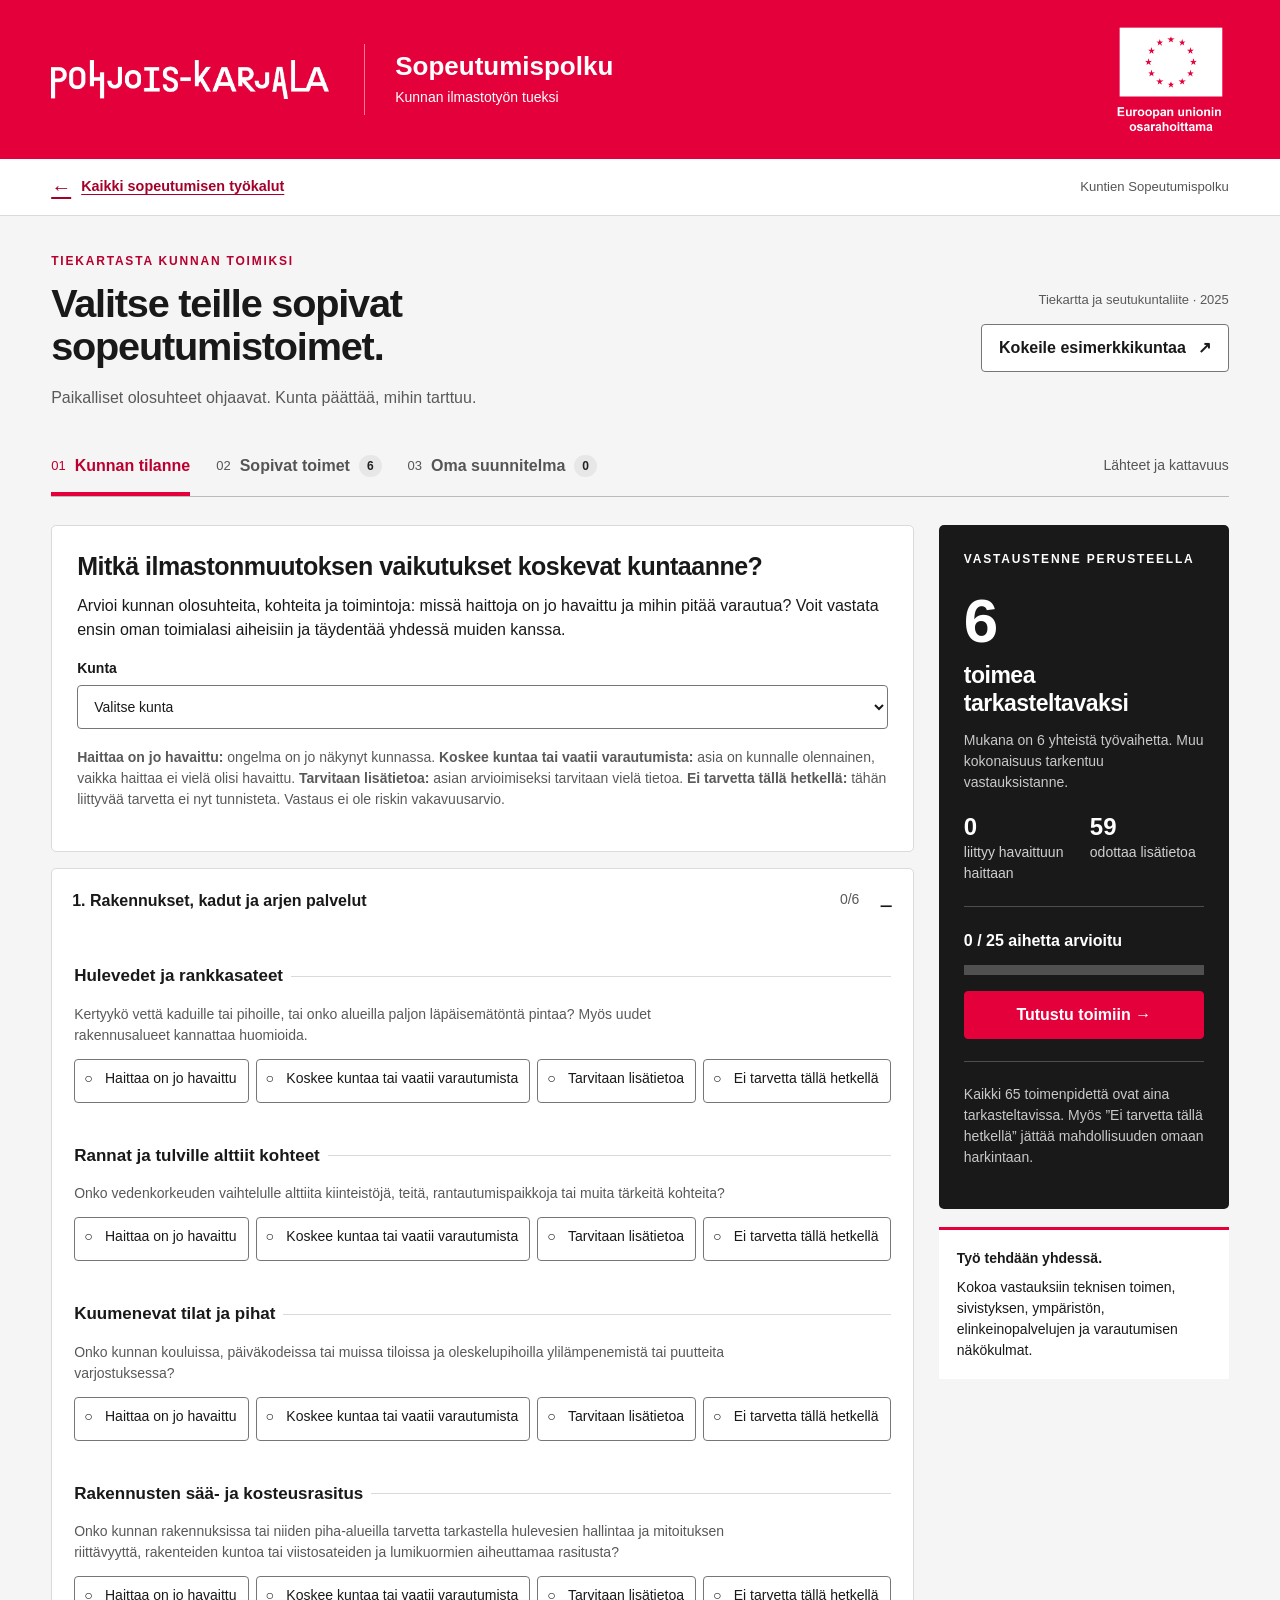
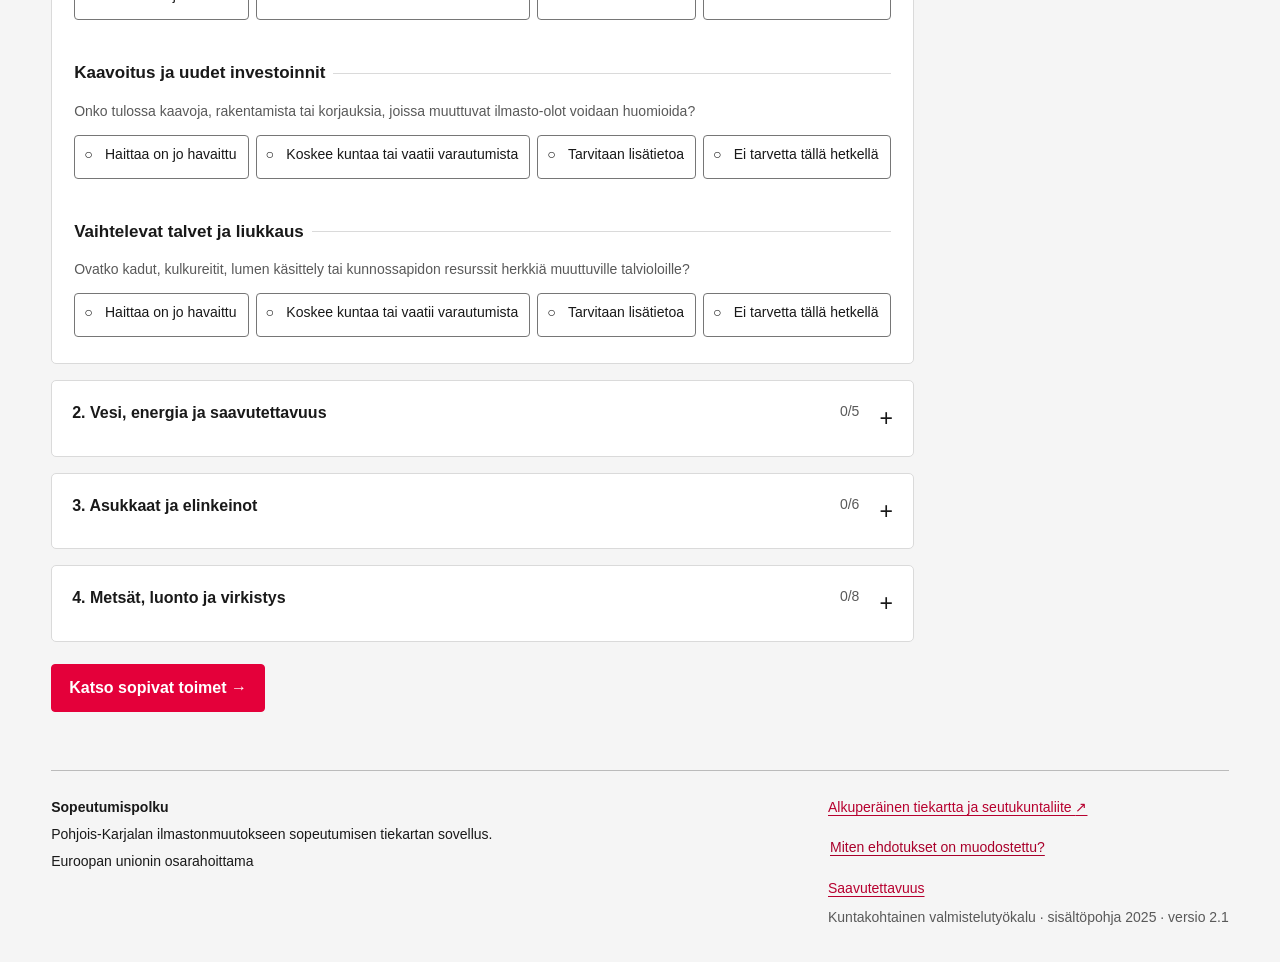
==== kunta/index.html @ b3f44695 "Add files via upload" ====
<!doctype html>
<html lang="fi"><head><meta charset="utf-8"><meta name="viewport" content="width=device-width,initial-scale=1"><meta name="theme-color" content="#e4003a"><title>Sopeutumispolku — Pohjois-Karjala</title><meta name="description" content="Kunnan sopeutumistoimet: tunnista paikalliset tarpeet, tarkista tiekartan perustelut ja kokoa ilmastosuunnitelma."><link rel="stylesheet" href="style.css"></head>
<body><a href="#workspace" class="skip">Siirry työkaluun</a><header class="masthead"><div class="mastinner"><div class="identity"><img src="assets/pohjois-karjala-white.png" alt="Pohjois-Karjala" width="278" height="40"><div class="product"><a href="./">Sopeutumispolku</a><span>Kunnan ilmastotyön tueksi</span></div></div><img class="eu" src="assets/eu-osarahoittama.png" alt="Euroopan unionin osarahoittama" width="116" height="133"></div></header>
<nav class="suite-nav" aria-label="Sopeutumisen työkalut"><div class="suite-nav-inner"><a href="../" class="suite-nav-home"><span aria-hidden="true">←</span> Kaikki sopeutumisen työkalut</a><span class="suite-nav-current">Kuntien Sopeutumispolku</span></div></nav>
<main><div class="intro"><div><p class="eyebrow">TIEKARTASTA KUNNAN TOIMIKSI</p><h1>Valitse teille sopivat<br>sopeutumistoimet.</h1><p>Paikalliset olosuhteet ohjaavat. Kunta päättää, mihin tarttuu.</p></div><div class="introtools"><span class="edition">Tiekartta ja seutukuntaliite · 2025</span><button id="example" class="secondary">Kokeile esimerkkikuntaa <span aria-hidden="true">↗</span></button></div></div>
<nav class="steps" aria-label="Työvaiheet"><button data-tab="profile"><span class="number">01</span>Kunnan tilanne</button><button data-tab="actions"><span class="number">02</span>Sopivat toimet <span id="matchcount" class="count">0</span></button><button data-tab="plan"><span class="number">03</span>Oma suunnitelma <span id="plancount" class="count">0</span></button><button data-tab="sources" class="source-tab">Lähteet ja kattavuus</button></nav>
<div id="workspace" tabindex="-1" role="region" aria-label="Työkalun sisältö"><div id="app"></div></div><section id="printout" aria-label="Tulostettava suunnitelma"></section>
<footer><div><strong>Sopeutumispolku</strong><p>Pohjois-Karjalan ilmastonmuutokseen sopeutumisen tiekartan sovellus.</p><p>Euroopan unionin osarahoittama</p></div><div><a id="source" target="_blank" rel="noopener">Alkuperäinen tiekartta ja seutukuntaliite <span aria-hidden="true">↗</span><span class="sr-only"> (PDF, avautuu uuteen välilehteen)</span></a><button class="textbutton" id="method-link">Miten ehdotukset on muodostettu?</button><a href="#saavutettavuus" id="accessibility-link">Saavutettavuus</a><p class="muted">Kuntakohtainen valmistelutyökalu · sisältöpohja 2025 · versio 2.1</p></div></footer></main><div id="toast" aria-hidden="true"></div><div id="announcer" class="sr-only" role="status" aria-live="polite" aria-atomic="true"></div><script src="data.js"></script><script src="app.js"></script></body></html>
---- kunta/style.css ----
:root{--red:#e4003a;--ink:#191919;--muted:#595959;--line:#dadada;--bg:#f5f5f5;--yellow:#fbba00;--sky:#75c9da;--green:#adb150}*{box-sizing:border-box}body{margin:0;background:var(--bg);color:var(--ink);font:1rem/1.5 Ubuntu,Corbel,Arial,sans-serif}button,input,select,textarea{font:inherit}button,a,input,select,textarea,summary{touch-action:manipulation}button,summary{cursor:pointer}button{transition:background .15s,border-color .15s}button:focus-visible,a:focus-visible,input:focus-visible,select:focus-visible,textarea:focus-visible,summary:focus-visible{outline:3px solid #156581;outline-offset:4px}button:hover{filter:brightness(.96)}a{color:#b7002f;text-underline-offset:3px}button:disabled{opacity:.5;cursor:default}.skip{position:absolute;top:-100px;left:15px;z-index:20;background:white;padding:12px}.skip:focus{top:12px}.masthead{background:var(--red);color:#fff}.mastinner{max-width:1480px;margin:auto;display:flex;align-items:center;justify-content:space-between;padding:13px 4%;gap:30px}.identity{display:flex;align-items:center;gap:35px}.identity>img{max-width:32vw;object-fit:contain;height:auto}.product{border-left:1px solid #ff7699;padding:7px 0 7px 30px}.product a{color:white;font-size:1.625rem;font-weight:700;text-decoration:none;display:block;line-height:1.2}.product span{font-size:0.875rem;display:block;margin-top:5px}.eu{object-fit:contain;flex-shrink:0}main{max-width:1480px;margin:auto;padding:36px 4% 0}.intro{display:flex;align-items:center;justify-content:space-between;gap:25px;margin-bottom:30px}.eyebrow{font-size:0.75rem;font-weight:700;letter-spacing:1.8px;color:#b7002f;margin:0 0 12px}h1{font-size:clamp(1.875rem,3.1vw,2.875rem);line-height:1.09;letter-spacing:-1.2px;margin:0 0 17px}p{margin:0 0 16px}.intro p:last-child{color:var(--muted);margin:0}.introtools{display:flex;flex-direction:column;align-items:flex-end;gap:14px}.edition{font-size:0.8125rem;color:var(--muted)}.primary,.secondary,.add{display:inline-flex;align-items:center;justify-content:center;gap:12px;border:1px solid var(--red);border-radius:4px;background:var(--red);color:white;padding:11px 17px;font-weight:700;text-decoration:none}.secondary{border-color:#767676;background:#fff;color:var(--ink)}.textbutton{background:none;border:0;color:#a9002b;text-decoration:underline;text-underline-offset:3px;padding:3px 0;font-size:0.875rem;text-align:left}.steps{display:flex;gap:26px;border-bottom:1px solid #bbb;margin-bottom:28px;align-items:stretch}.steps button{background:transparent;border:0;border-bottom:4px solid transparent;padding:14px 0;display:flex;align-items:center;gap:9px;font-size:1.0rem;color:#555;font-weight:700}.steps button.active{color:#bb0030;border-color:var(--red)}.number{font-size:0.8125rem;font-weight:400}.count{display:inline-block;background:#e7e7e7;color:#222;font-size:0.75rem;font-weight:700;padding:2px 8px;border-radius:30px}.steps .source-tab{font-size:0.875rem;margin-left:auto;font-weight:400}.layout{display:grid;grid-template-columns:minmax(0,1fr) 290px;gap:25px;align-items:start}.panel,.card{border:1px solid var(--line);background:white;border-radius:5px;padding:25px}h2{font-size:1.5625rem;letter-spacing:-.5px;line-height:1.25;margin:0 0 12px}h3{font-size:1.3125rem;line-height:1.3;margin:0 0 12px}h4{margin:15px 0 8px}.muted,.help{color:var(--muted);font-size:0.875rem}.field{display:block;font-size:0.875rem;font-weight:700;margin:0 0 18px}.field input,.field select,.field textarea{display:block;width:100%;padding:10px 12px;border:1px solid #767676;background:#fff;color:var(--ink);border-radius:4px;font-weight:400;margin-top:6px}.field textarea{min-height:115px;resize:vertical}.field input::placeholder{color:#707070}.formgrid{display:grid;grid-template-columns:1fr 1fr;gap:0 20px}.full{grid-column:1/-1}.notice{background:#fff6d9;border-left:4px solid var(--yellow);padding:15px 18px;margin:0 0 20px;font-size:0.875rem}.notice p:last-child{margin:0}.notice .textbutton{color:#6c4900}.regional{background:#edf8fb;border-left:4px solid var(--sky);padding:17px 20px;margin:20px 0}.regional h3{font-size:1.125rem}.regional p{font-size:0.875rem}.regional p:last-child{margin:0}.question-group{background:#fff;border:1px solid var(--line);margin-top:16px;border-radius:5px}.question-group>summary{display:flex;justify-content:space-between;gap:20px;padding:20px;font-weight:700;list-style:none}.question-group>summary::after{content:'+';font-size:1.4375rem;font-weight:400}.question-group[open]>summary::after{content:'−'}.question-group>summary .muted{margin-left:auto;font-weight:400}.group-body{padding:0 22px 6px}.question{border-top:1px solid var(--line);padding:20px 0}.qtitle{font-weight:700;font-size:1.0625rem;display:block}.qhint{color:var(--muted);font-size:0.875rem;margin-top:5px;display:block;max-width:660px}.choices{display:flex;gap:7px;flex-wrap:wrap;margin-top:13px}.choices label{position:relative;cursor:pointer}.choices input{position:absolute;opacity:0;inset:0;width:100%;height:100%;margin:0;cursor:pointer}.choices span{display:block;padding:8px 11px;font-size:0.875rem;border:1px solid #767676;border-radius:4px}.choices input:checked+span{background:#fff0f3;border-color:var(--red);color:#a4002a;font-weight:700;box-shadow:inset 0 0 0 1px var(--red)}.choices input:focus-visible+span{outline:3px solid #156581;outline-offset:3px}.aside{position:sticky;top:20px}.aside .panel{background:var(--ink);color:white;border:0}.aside h2{font-size:1.4375rem}.aside .muted{color:#c9c9c9}.aside .eyebrow{color:#fff}.big{font-size:3.875rem;line-height:1;letter-spacing:-2px;font-weight:700;margin:22px 0 9px;color:#fff}.aside hr{border:0;border-top:1px solid #4e4e4e;margin:22px 0}.aside button.primary{width:100%;margin-top:16px}.aside .textbutton{color:white}.progress{height:6px;background:#505050;overflow:hidden;margin:12px 0 0}.progress div{height:100%;background:var(--yellow)}.stats{display:grid;grid-template-columns:1fr 1fr;gap:12px;font-size:0.875rem;margin:20px 0}.stats b{display:block;font-size:1.5rem;line-height:1.2}.stats span{color:#d0d0d0}.mini{font-size:0.875rem;padding:12px 0;border-bottom:1px solid #4e4e4e}.mini:last-child{border:0}.mini strong{display:block}.aside .mini button{border:0;background:none;color:#fff;padding:0;text-align:left;font-size:0.875rem}.summary-note{font-size:0.875rem;border-top:3px solid var(--red);background:#fff;padding:18px;margin-top:18px}.actionshead{display:flex;align-items:flex-start;justify-content:space-between;gap:20px;margin-bottom:18px}.actionshead p{margin-bottom:0}.filters{display:flex;gap:7px;flex-wrap:wrap;margin:0 0 16px}.filters button{font-size:0.875rem;border:1px solid #767676;background:white;border-radius:4px;padding:8px 11px}.filters button.active{background:var(--ink);border-color:var(--ink);color:white}.searchrow{display:grid;grid-template-columns:1.3fr 1fr 1fr;gap:12px;background:#fff;padding:18px;border:1px solid var(--line);margin-bottom:16px}.searchrow .field{margin:0}.resultmeta{display:flex;align-items:center;justify-content:space-between;gap:15px;font-size:0.875rem;color:var(--muted);margin-bottom:15px}.cards{display:grid;grid-template-columns:1fr 1fr;gap:17px}.card{padding:22px;display:flex;flex-direction:column;min-width:0;border-top:3px solid var(--red)}.card[data-match="unknown"],.card[data-match="pending"]{border-top-color:var(--yellow)}.card[data-match="regional"]{border-top-color:var(--sky)}.card[data-match="other"]{border-top-color:#aaa}.tags{display:flex;gap:6px;flex-wrap:wrap;font-size:0.75rem;margin-bottom:13px}.tag{display:inline-flex;align-items:center;background:#ededed;color:#373737;padding:4px 8px;border-radius:3px;line-height:1.3}.tag.need{background:#ffecf0;color:#a4002a}.tag.unknown,.tag.pending{background:#fff3d1;color:#694b00}.tag.regional{background:#e4f6fa;color:#205e6a}.card h3{font-size:1.375rem;letter-spacing:-.35px}.card .description{font-size:1.0rem;line-height:1.5}.reason{font-size:0.875rem;padding:12px 14px;background:#f6f6f6;margin:0 0 14px;border-left:2px solid #aaa}.reason strong{display:block;margin-bottom:4px}.role{font-size:0.875rem;margin-bottom:14px}.card details{font-size:0.875rem;padding:13px 0;border-top:1px solid var(--line)}.card details p{margin-top:12px}.card details ul{padding-left:20px}.card summary{font-weight:700}.cardbottom{margin-top:auto;display:flex;flex-wrap:wrap;gap:10px;align-items:center;padding-top:18px;justify-content:space-between}.status-label{display:flex;flex-direction:column;gap:4px;font-size:0.75rem;color:#555}.status-label select{font-size:0.875rem;border:1px solid #767676;background:white;padding:8px;border-radius:4px;max-width:190px}.add{font-size:0.875rem;padding:10px 13px;align-self:flex-end}.add.selected{background:#fff0f3;color:#ac002c;border-color:#e9a4b5}.loadmore{display:block;margin:22px auto}.empty{padding:40px;background:#fff;border:1px dashed #aaa;text-align:center;grid-column:1/-1}.toolbar{display:flex;gap:10px;flex-wrap:wrap;margin-bottom:20px}.planitem{margin-bottom:20px;border-top:4px solid var(--red)}.planitem:focus{outline:3px solid #156581}.planitem h3{font-size:1.4375rem;margin-bottom:18px}.planhead{display:flex;justify-content:space-between;align-items:flex-start;gap:15px}.planhead .textbutton{white-space:nowrap}.coverage-table{width:100%;border-collapse:collapse;font-size:0.875rem;line-height:1.45}.coverage-table th,.coverage-table td{text-align:left;vertical-align:top;padding:13px 10px;border-bottom:1px solid var(--line)}.coverage-table th{background:#f5f5f5}.coverage-table td:first-child{width:40%}.coverage-table button{font-size:0.875rem;display:block;border:0;background:none;color:#ae002c;text-align:left;padding:4px 0}.source-group{margin:16px 0;border:1px solid var(--line);background:white}.source-group>summary{font-size:1.125rem;font-weight:700;padding:18px}.tablewrap{overflow:auto;padding:0 15px 15px}.source-intro{display:grid;grid-template-columns:1fr 1fr;gap:20px;margin-bottom:22px}.source-intro .panel{border-top:4px solid var(--red)}.source-intro ol,.source-intro ul{padding-left:22px}.source-intro li{margin-bottom:10px}.source-stats{display:flex;gap:30px;flex-wrap:wrap;margin:20px 0}.source-stats b{display:block;font-size:2.375rem;line-height:1.1;color:#b7002f}.source-stats span{font-size:0.875rem}.sources .introtext{max-width:1000px}.regiongrid{display:grid;grid-template-columns:repeat(3,1fr);gap:18px;margin:20px 0}.regiongrid .panel{border-top:4px solid var(--sky)}.regiongrid p,.regiongrid li{font-size:0.875rem}.regiongrid ul{padding-left:18px}.printonly,#printout{display:none}footer{border-top:1px solid #bbb;padding:26px 0 28px;margin-top:38px;display:flex;justify-content:space-between;gap:35px;font-size:0.875rem}footer>div{max-width:600px}footer p{margin:6px 0}footer a,footer button{display:block;margin-bottom:8px}#toast{position:fixed;bottom:22px;left:50%;transform:translateX(-50%);background:#191919;color:#fff;box-shadow:0 3px 20px #0002;padding:14px 24px;max-width:90vw;border-radius:4px;display:none;z-index:20}.funding-print{background:#e4003a;color:#fff;padding:12px 20px;display:flex;gap:25px;align-items:center}.funding-print img{width:110px;height:auto}
@media(max-width:1150px){.layout{grid-template-columns:minmax(0,1fr) 260px}.cards{grid-template-columns:1fr}.identity{gap:20px}.product{padding-left:20px}.source-tab{max-width:145px}.steps{gap:20px}.regiongrid{grid-template-columns:1fr}.searchrow{grid-template-columns:1fr 1fr}.searchrow .field:first-child{grid-column:1/-1}}
@media(max-width:760px){.mastinner{padding:14px 5%}.identity{display:block}.identity>img{width:200px;max-width:53vw}.product{border:0;padding:10px 0 0}.product a{font-size:1.4375rem}.product span{font-size:0.8125rem}.eu{width:105px;height:auto}.intro{flex-direction:column;align-items:flex-start}.introtools{align-items:flex-start;gap:9px}.intro h1 br{display:none}main{padding:28px 5% 0}.steps{gap:12px;flex-wrap:wrap}.steps button{font-size:0.875rem;gap:5px;padding:11px 0}.steps .source-tab{margin-left:0;max-width:none;width:100%;padding-top:0}.steps .number{display:none}.layout{grid-template-columns:1fr}.aside{position:static}.panel{padding:21px}.formgrid,.source-intro{grid-template-columns:1fr}.full{grid-column:auto}.searchrow{grid-template-columns:1fr}.searchrow .field:first-child{grid-column:auto}.actionshead{flex-direction:column}.planhead{flex-wrap:wrap}.choices{gap:6px}.choices span{font-size:0.875rem;padding:8px}.question-group>summary{padding:17px;font-size:1.0rem}.group-body{padding:0 17px}.resultmeta{align-items:flex-start;flex-direction:column}footer{flex-direction:column;gap:20px}.coverage-table{min-width:540px}.card h3{font-size:1.3125rem}.cardbottom{gap:12px}.toolbar>*{flex:1 1 auto}.intro p{font-size:1.0rem}}
@media(prefers-reduced-motion:reduce){*{scroll-behavior:auto!important;transition:none!important}}
@media print{body{background:white;font-size:11pt}body>header,body>.skip,.intro,.steps,#workspace,footer,#toast{display:none!important}main{max-width:none;padding:0}#printout{display:block}#printout h1{font-size:25pt}#printout h2{font-size:17pt}#printout h3{font-size:14pt}.printcard{break-inside:avoid;border-top:2px solid #e4003a;margin-top:20px;padding-top:12px}.printcard p{white-space:pre-wrap;margin-bottom:8px;overflow-wrap:anywhere}.printcard dl{display:grid;grid-template-columns:135px 1fr;gap:6px;margin:12px 0}.printcard dt{font-weight:700}.printcard dd{margin:0;white-space:pre-wrap}.printcard a{font-size:9pt;overflow-wrap:anywhere}.funding-print{-webkit-print-color-adjust:exact;print-color-adjust:exact;margin-bottom:20px}.funding-print img{width:100px}.printprofile{font-size:10pt}.printcard .muted{font-size:10pt}@page{size:A4;margin:17mm}}

/* Accessible interaction, reflow and print refinements. */
.sr-only{position:absolute!important;width:1px!important;height:1px!important;padding:0!important;margin:-1px!important;overflow:hidden!important;clip-path:inset(50%)!important;white-space:nowrap!important;border:0!important}
:where(button,a,input,select,textarea,summary,[tabindex]):focus-visible{outline:3px solid #111;outline-offset:3px;box-shadow:0 0 0 3px #fff,0 0 0 6px #111}
:where(#view-heading,#result-heading,article):focus{outline:3px solid #111;outline-offset:3px;box-shadow:0 0 0 3px white}
.choices input:focus-visible{outline:0;box-shadow:none}.choices input:focus-visible+span{outline:3px solid #111;outline-offset:3px;box-shadow:0 0 0 3px white,0 0 0 6px #111}
button,.textbutton,summary{min-height:2.75rem}.textbutton{padding:8px 2px}.coverage-table button{min-height:2.75rem;text-decoration:underline;text-underline-offset:3px}
.question{min-width:0;border:0;border-top:1px solid var(--line);margin:20px 0 0;padding:10px 0 20px}.question legend{padding:0 8px 0 0;max-width:100%}
.choices label{max-width:100%}.choices span{min-height:2.75rem;padding-left:9px}.choices span::before{content:'○';display:inline-block;width:1.2em;margin-right:4px}.choices input:checked+span::before{content:'✓'}
.progress{display:block;width:100%;height:10px;border:0;border-radius:0;appearance:none;color:var(--yellow)}.progress::-webkit-progress-bar{background:#505050}.progress::-webkit-progress-value{background:var(--yellow)}.progress::-moz-progress-bar{background:var(--yellow)}
.resultmeta h3{font-size:1rem;font-weight:400;letter-spacing:0;margin:0}.coverage-table tbody th{background:white;font-weight:400;width:40%}
.accessibility{max-width:900px}.accessibility h3{margin-top:28px}.accessibility li{margin-bottom:12px}.accessibility ul{padding-left:24px}
.layout>*,.formgrid>*,.searchrow>*,.source-intro>*,.regiongrid>*,.identity,.product,.intro>*,footer>*{min-width:0}.field input,.field select,.field textarea{min-width:0;max-width:100%}.steps{flex-wrap:wrap}.steps button{flex-wrap:wrap;text-align:left}.status-label{max-width:100%}.status-label select{max-width:100%}.identity{flex:1}.product a,button,h1,h2,h3,p,legend,.mini,strong,.field{overflow-wrap:anywhere}.aside{position:static}.add.selected{border-color:#ac002c}
@media(max-width:760px){.mastinner{gap:16px;flex-wrap:wrap}.identity{flex:1 1 140px}.identity>img{width:100%;max-width:200px}.eu{width:90px}.question-group>summary{flex-wrap:wrap;gap:8px}.question-group>summary>span:first-child{flex:1 1 150px}.choices{display:grid;grid-template-columns:minmax(0,1fr);width:100%}.choices label{width:100%}.panel,.card{padding:18px}.empty{padding:24px 16px}.source-stats{gap:20px}.funding-print{flex-wrap:wrap}}
@media(forced-colors:active){.choices input{appearance:auto;opacity:1;inset:auto;top:1rem;left:8px;width:1rem;height:1rem}.choices span{padding-left:2rem}.choices span::before{display:none}.choices input:checked+span{border:3px solid Highlight}.filters button.active,.steps button.active,.add.selected{border:3px solid Highlight}.progress{appearance:auto}.tag{border:1px solid CanvasText}:where(button,a,input,select,textarea,summary,[tabindex]):focus-visible{outline:3px solid Highlight;box-shadow:none}}
@media print{#announcer,.sr-only{display:none!important}#printout{overflow-wrap:anywhere}.printcard{break-inside:auto}.printcard h2,.printcard h3,.printcard dt{break-after:avoid}.printcard p,.printcard dd{orphans:3;widows:3}.printcard dl{display:block}.printcard dt{margin-top:10px}.printcard dd{overflow-wrap:anywhere}.funding-print{break-inside:avoid}.printprofile p{break-inside:avoid}#printout a{color:#191919}#printout h1{letter-spacing:0}}

.field input,.field select,.status-label select{min-height:2.75rem}


/* Yhteisen sopeutumissivuston navigointi. Ei muutoksia mikrotyökalun omiin näkymiin. */
.suite-nav{background:#fff;border-bottom:1px solid #dadada}
.suite-nav-inner{max-width:1480px;margin:0 auto;padding:10px 4%;display:flex;align-items:center;justify-content:space-between;gap:16px;flex-wrap:wrap}
.suite-nav-home{display:inline-flex;align-items:center;gap:10px;color:#a5002a;font-size:.9rem;font-weight:700;text-decoration:underline;text-underline-offset:3px;min-height:36px}
.suite-nav-home>span{font-size:1.25rem;line-height:1}
.suite-nav-current{font-size:.82rem;color:#555}
.suite-nav a:focus-visible{outline:3px solid #005d76;outline-offset:3px}
@media(max-width:600px){.suite-nav-inner{padding:8px 16px}.suite-nav-current{display:none}}
@media print{.suite-nav{display:none!important}}
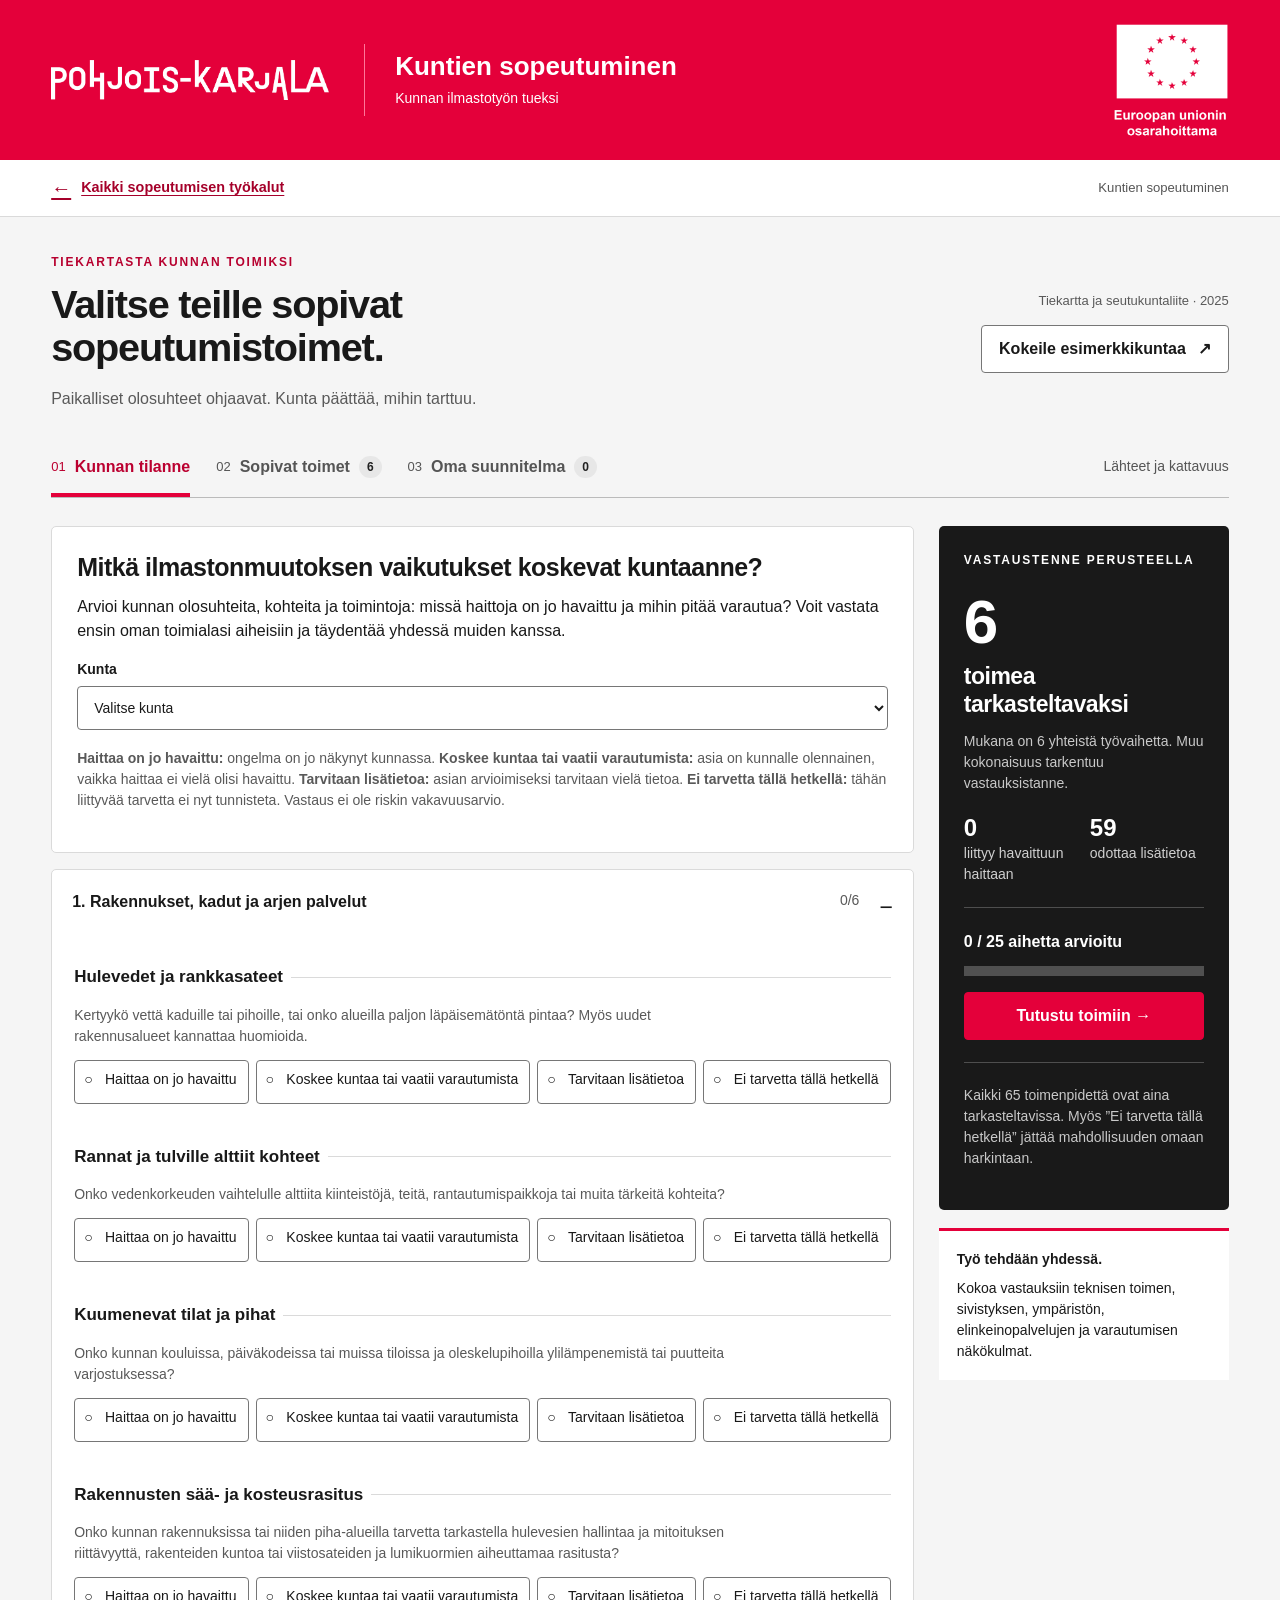
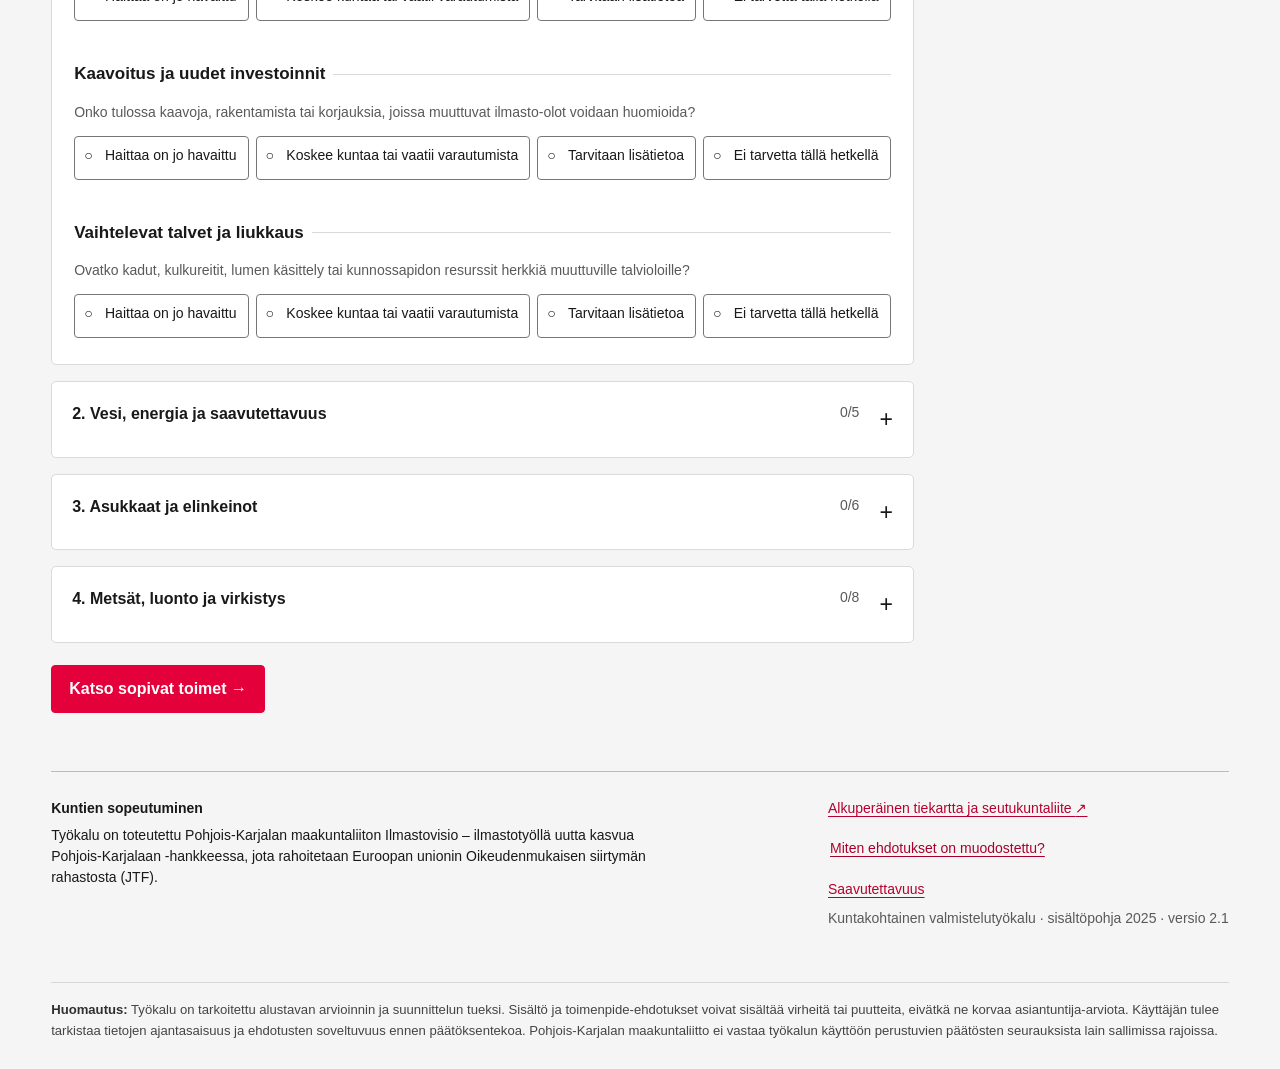
==== commit eb015e40: "Add files via upload" ====
--- a/kunta/index.html
+++ b/kunta/index.html
@@ -1,8 +1,8 @@
 <!doctype html>
-<html lang="fi"><head><meta charset="utf-8"><meta name="viewport" content="width=device-width,initial-scale=1"><meta name="theme-color" content="#e4003a"><title>Sopeutumispolku — Pohjois-Karjala</title><meta name="description" content="Kunnan sopeutumistoimet: tunnista paikalliset tarpeet, tarkista tiekartan perustelut ja kokoa ilmastosuunnitelma."><link rel="stylesheet" href="style.css"></head>
-<body><a href="#workspace" class="skip">Siirry työkaluun</a><header class="masthead"><div class="mastinner"><div class="identity"><img src="assets/pohjois-karjala-white.png" alt="Pohjois-Karjala" width="278" height="40"><div class="product"><a href="./">Sopeutumispolku</a><span>Kunnan ilmastotyön tueksi</span></div></div><img class="eu" src="assets/eu-osarahoittama.png" alt="Euroopan unionin osarahoittama" width="116" height="133"></div></header>
-<nav class="suite-nav" aria-label="Sopeutumisen työkalut"><div class="suite-nav-inner"><a href="../" class="suite-nav-home"><span aria-hidden="true">←</span> Kaikki sopeutumisen työkalut</a><span class="suite-nav-current">Kuntien Sopeutumispolku</span></div></nav>
+<html lang="fi"><head><meta charset="utf-8"><meta name="viewport" content="width=device-width,initial-scale=1"><meta name="theme-color" content="#e4003a"><title>Kuntien sopeutuminen — Pohjois-Karjala</title><meta name="description" content="Kunnan sopeutumistoimet: tunnista paikalliset tarpeet, tarkista tiekartan perustelut ja kokoa ilmastosuunnitelma."><link rel="stylesheet" href="style.css"><link rel="stylesheet" href="../shared/tool-header.css"></head>
+<body><a href="#workspace" class="skip">Siirry työkaluun</a><header class="masthead"><div class="mastinner"><div class="identity"><img src="assets/pohjois-karjala-white.png" alt="Pohjois-Karjala" width="278" height="40"><div class="product"><a href="./">Kuntien sopeutuminen</a><span>Kunnan ilmastotyön tueksi</span></div></div><img class="eu" src="assets/eu-osarahoittama.png" alt="Euroopan unionin osarahoittama" width="768" height="756"></div></header>
+<nav class="suite-nav" aria-label="Sopeutumisen työkalut"><div class="suite-nav-inner"><a href="../" class="suite-nav-home"><span aria-hidden="true">←</span> Kaikki sopeutumisen työkalut</a><span class="suite-nav-current">Kuntien sopeutuminen</span></div></nav>
 <main><div class="intro"><div><p class="eyebrow">TIEKARTASTA KUNNAN TOIMIKSI</p><h1>Valitse teille sopivat<br>sopeutumistoimet.</h1><p>Paikalliset olosuhteet ohjaavat. Kunta päättää, mihin tarttuu.</p></div><div class="introtools"><span class="edition">Tiekartta ja seutukuntaliite · 2025</span><button id="example" class="secondary">Kokeile esimerkkikuntaa <span aria-hidden="true">↗</span></button></div></div>
 <nav class="steps" aria-label="Työvaiheet"><button data-tab="profile"><span class="number">01</span>Kunnan tilanne</button><button data-tab="actions"><span class="number">02</span>Sopivat toimet <span id="matchcount" class="count">0</span></button><button data-tab="plan"><span class="number">03</span>Oma suunnitelma <span id="plancount" class="count">0</span></button><button data-tab="sources" class="source-tab">Lähteet ja kattavuus</button></nav>
 <div id="workspace" tabindex="-1" role="region" aria-label="Työkalun sisältö"><div id="app"></div></div><section id="printout" aria-label="Tulostettava suunnitelma"></section>
-<footer><div><strong>Sopeutumispolku</strong><p>Pohjois-Karjalan ilmastonmuutokseen sopeutumisen tiekartan sovellus.</p><p>Euroopan unionin osarahoittama</p></div><div><a id="source" target="_blank" rel="noopener">Alkuperäinen tiekartta ja seutukuntaliite <span aria-hidden="true">↗</span><span class="sr-only"> (PDF, avautuu uuteen välilehteen)</span></a><button class="textbutton" id="method-link">Miten ehdotukset on muodostettu?</button><a href="#saavutettavuus" id="accessibility-link">Saavutettavuus</a><p class="muted">Kuntakohtainen valmistelutyökalu · sisältöpohja 2025 · versio 2.1</p></div></footer></main><div id="toast" aria-hidden="true"></div><div id="announcer" class="sr-only" role="status" aria-live="polite" aria-atomic="true"></div><script src="data.js"></script><script src="app.js"></script></body></html>
+<footer><div><strong>Kuntien sopeutuminen</strong><p>Työkalu on toteutettu Pohjois-Karjalan maakuntaliiton Ilmastovisio – ilmastotyöllä uutta kasvua Pohjois-Karjalaan -hankkeessa, jota rahoitetaan Euroopan unionin Oikeudenmukaisen siirtymän rahastosta (JTF).</p></div><div><a id="source" target="_blank" rel="noopener">Alkuperäinen tiekartta ja seutukuntaliite <span aria-hidden="true">↗</span><span class="sr-only"> (PDF, avautuu uuteen välilehteen)</span></a><button class="textbutton" id="method-link">Miten ehdotukset on muodostettu?</button><a href="#saavutettavuus" id="accessibility-link">Saavutettavuus</a><p class="muted">Kuntakohtainen valmistelutyökalu · sisältöpohja 2025 · versio 2.1</p></div><p class="tool-disclaimer"><strong>Huomautus:</strong> Työkalu on tarkoitettu alustavan arvioinnin ja suunnittelun tueksi. Sisältö ja toimenpide-ehdotukset voivat sisältää virheitä tai puutteita, eivätkä ne korvaa asiantuntija-arviota. Käyttäjän tulee tarkistaa tietojen ajantasaisuus ja ehdotusten soveltuvuus ennen päätöksentekoa. Pohjois-Karjalan maakuntaliitto ei vastaa työkalun käyttöön perustuvien päätösten seurauksista lain sallimissa rajoissa.</p></footer></main><div id="toast" aria-hidden="true"></div><div id="announcer" class="sr-only" role="status" aria-live="polite" aria-atomic="true"></div><script src="data.js"></script><script src="app.js"></script></body></html>
--- a/shared/tool-header.css
+++ b/shared/tool-header.css
@@ -0,0 +1,56 @@
+/* Molempien työkalujen identtinen punainen ylätunniste.
+   Sama rakenne, korkeus, logoasettelu ja mobiilisäännöt. */
+.masthead { background:#e4003a; color:#fff; }
+.mastinner {
+  max-width:1480px; min-height:160px; margin:0 auto;
+  padding:13px 4%; display:flex; align-items:center;
+  justify-content:space-between; gap:30px;
+}
+.identity { display:flex; align-items:center; gap:35px; min-width:0; }
+.identity > img { display:block; width:278px; max-width:32vw; height:auto; object-fit:contain; }
+.product { border-left:1px solid #ff7699; padding:7px 0 7px 30px; min-width:0; }
+.product a { color:#fff; display:block; text-decoration:none; font-size:1.625rem; font-weight:700; line-height:1.2; }
+.product span { display:block; margin-top:5px; font-size:.875rem; }
+.eu { display:block; width:116px; height:auto; flex-shrink:0; object-fit:contain; }
+
+/* Yrityksen arvio voidaan nollata mistä tahansa vaiheesta. */
+.suite-nav-actions { display:flex; align-items:center; justify-content:flex-end; gap:20px; flex-wrap:wrap; }
+.suite-reset {
+  background:#fff; border:1px solid #a5002b; border-radius:4px;
+  color:#a5002b; font:inherit; font-size:.88rem; font-weight:700;
+  padding:8px 14px; min-height:40px; cursor:pointer;
+}
+.suite-reset:hover { background:#fff2f5; }
+.suite-reset:focus-visible { outline:3px solid #005d76; outline-offset:3px; }
+
+/* Yhteinen viimeinen huomautus footerissa ja tulosteessa. */
+footer { flex-wrap:wrap; }
+.tool-disclaimer {
+  display:block; box-sizing:border-box; flex-basis:100%; grid-column:1/-1;
+  width:100%; max-width:none; margin:12px 0 0; padding:16px 0 0;
+  border-top:1px solid #d7d7d7; color:#444;
+  font-size:.82rem; line-height:1.6;
+}
+.tool-disclaimer strong { color:#303030; }
+.print-disclaimer { margin-top:18px; padding-top:10px; border-top:1px solid #bbb; font-size:.82rem; line-height:1.5; }
+@media(max-width:760px) {
+  .mastinner { min-height:164px; padding:14px 5%; gap:16px; flex-wrap:wrap; }
+  .identity { display:block; flex:1 1 180px; min-width:0; }
+  .identity > img { width:200px; max-width:100%; }
+  .product { border:0; padding:10px 0 0; }
+  .product a { font-size:1.4375rem; }
+  .product span { font-size:.8125rem; }
+  .eu { width:106px; }
+}
+@media(max-width:450px) {
+  .mastinner { min-height:178px; }
+  .identity { flex:1 1 140px; }
+  .eu { width:92px; }
+  .suite-nav-actions { margin-left:auto; }
+  .suite-reset { padding:8px 10px; }
+}
+@media print {
+  body > .masthead { display:none!important; }
+  .suite-nav { display:none!important; }
+  .print-disclaimer { break-inside:avoid; }
+}
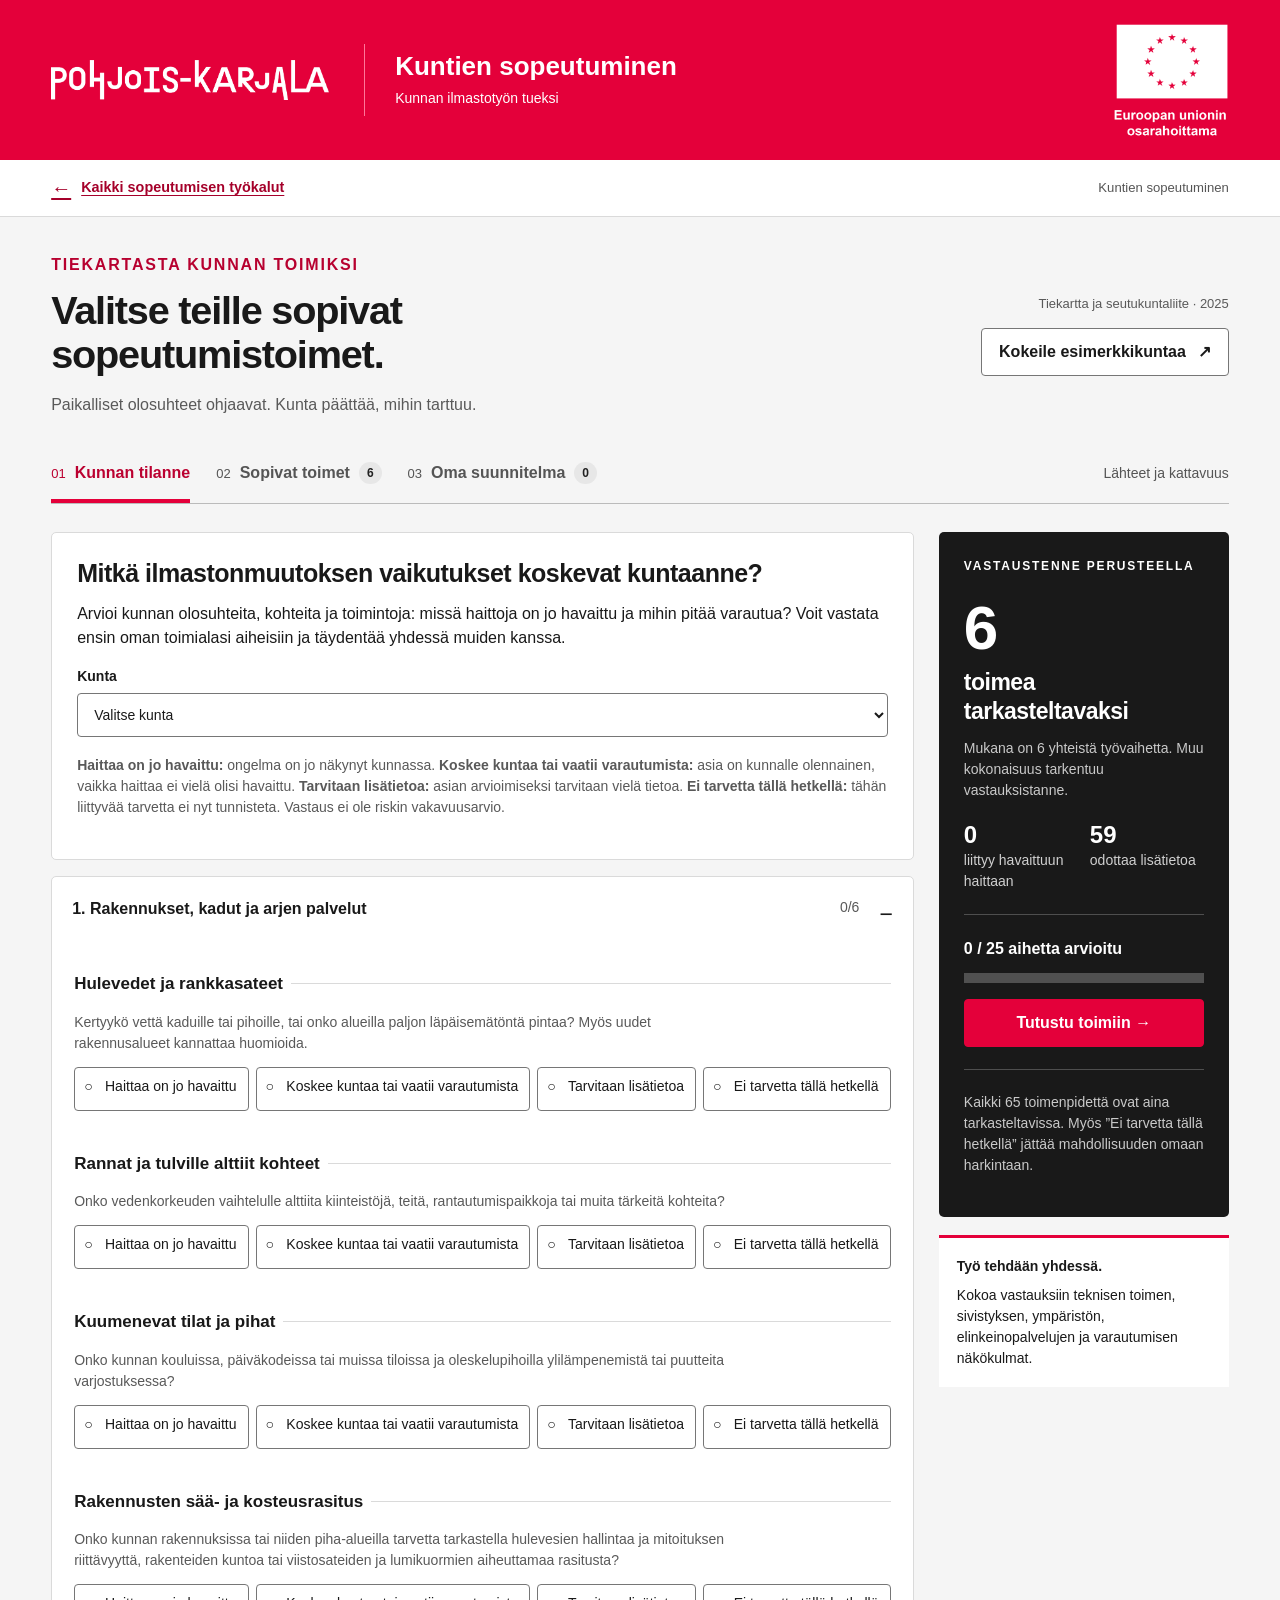
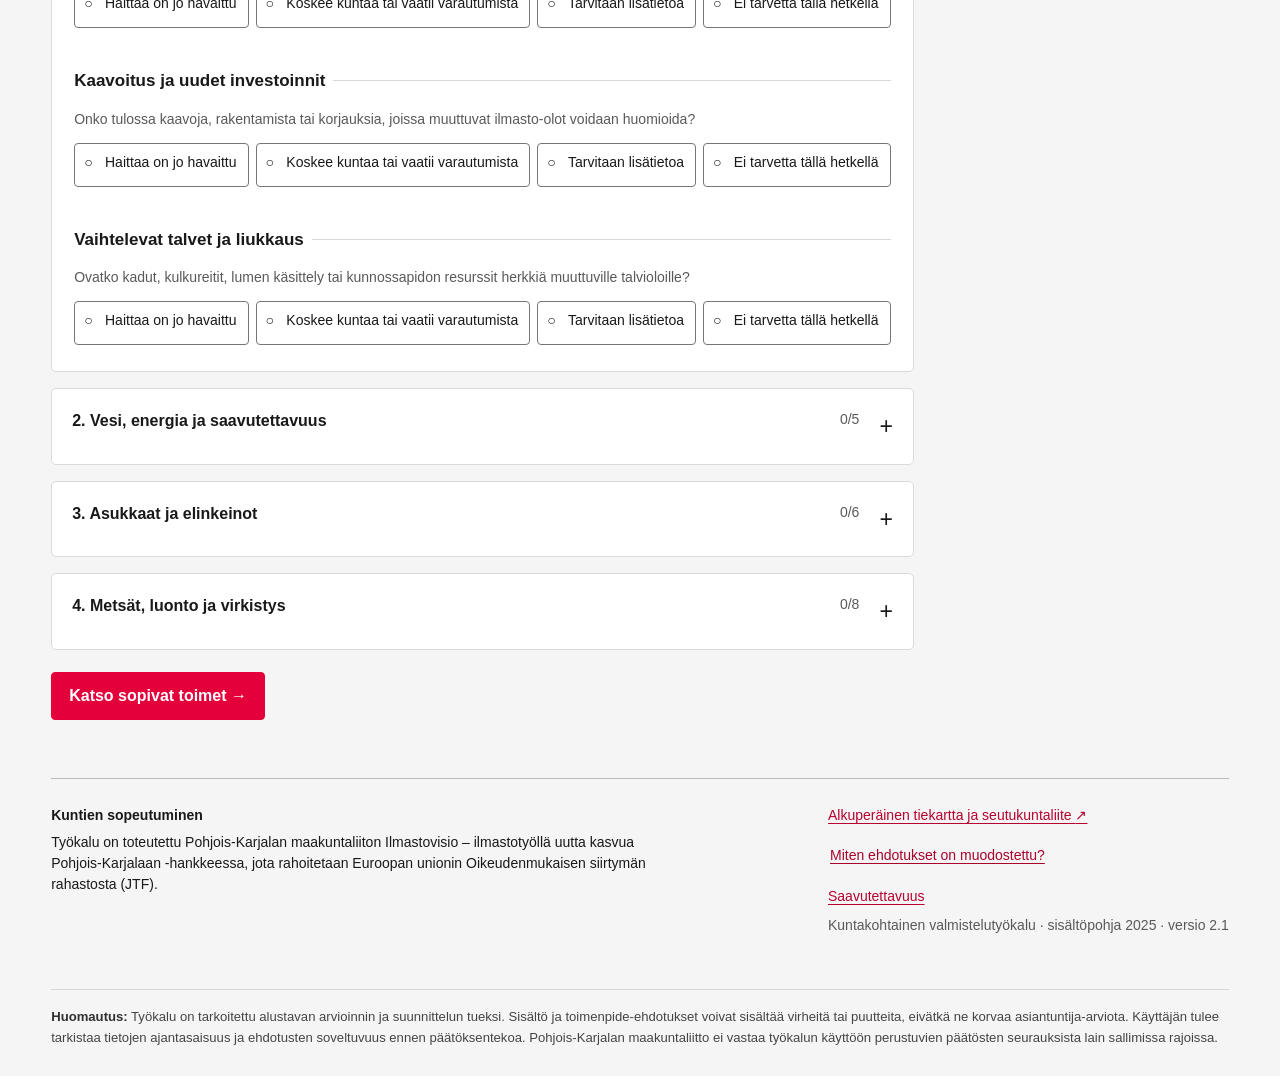
==== commit 12fd8f05: "Add files via upload" ====
--- a/kunta/index.html
+++ b/kunta/index.html
@@ -1,5 +1,5 @@
 <!doctype html>
-<html lang="fi"><head><meta charset="utf-8"><meta name="viewport" content="width=device-width,initial-scale=1"><meta name="theme-color" content="#e4003a"><title>Kuntien sopeutuminen — Pohjois-Karjala</title><meta name="description" content="Kunnan sopeutumistoimet: tunnista paikalliset tarpeet, tarkista tiekartan perustelut ja kokoa ilmastosuunnitelma."><link rel="stylesheet" href="style.css"><link rel="stylesheet" href="../shared/tool-header.css"></head>
+<html lang="fi"><head><meta charset="utf-8"><meta name="viewport" content="width=device-width,initial-scale=1"><meta name="theme-color" content="#e4003a"><title>Kuntien sopeutuminen — Pohjois-Karjala</title><meta name="description" content="Kunnan sopeutumistoimet: tunnista paikalliset tarpeet, tarkista tiekartan perustelut ja kokoa ilmastosuunnitelma."><link rel="stylesheet" href="style.css"><link rel="stylesheet" href="../shared/tool-header.css"><link rel="stylesheet" href="../shared/typography.css"></head>
 <body><a href="#workspace" class="skip">Siirry työkaluun</a><header class="masthead"><div class="mastinner"><div class="identity"><img src="assets/pohjois-karjala-white.png" alt="Pohjois-Karjala" width="278" height="40"><div class="product"><a href="./">Kuntien sopeutuminen</a><span>Kunnan ilmastotyön tueksi</span></div></div><img class="eu" src="assets/eu-osarahoittama.png" alt="Euroopan unionin osarahoittama" width="768" height="756"></div></header>
 <nav class="suite-nav" aria-label="Sopeutumisen työkalut"><div class="suite-nav-inner"><a href="../" class="suite-nav-home"><span aria-hidden="true">←</span> Kaikki sopeutumisen työkalut</a><span class="suite-nav-current">Kuntien sopeutuminen</span></div></nav>
 <main><div class="intro"><div><p class="eyebrow">TIEKARTASTA KUNNAN TOIMIKSI</p><h1>Valitse teille sopivat<br>sopeutumistoimet.</h1><p>Paikalliset olosuhteet ohjaavat. Kunta päättää, mihin tarttuu.</p></div><div class="introtools"><span class="edition">Tiekartta ja seutukuntaliite · 2025</span><button id="example" class="secondary">Kokeile esimerkkikuntaa <span aria-hidden="true">↗</span></button></div></div>
--- a/kunta/style.css
+++ b/kunta/style.css
@@ -1,5 +1,5 @@
 
-:root{--red:#e4003a;--ink:#191919;--muted:#595959;--line:#dadada;--bg:#f5f5f5;--yellow:#fbba00;--sky:#75c9da;--green:#adb150}*{box-sizing:border-box}body{margin:0;background:var(--bg);color:var(--ink);font:1rem/1.5 Ubuntu,Corbel,Arial,sans-serif}button,input,select,textarea{font:inherit}button,a,input,select,textarea,summary{touch-action:manipulation}button,summary{cursor:pointer}button{transition:background .15s,border-color .15s}button:focus-visible,a:focus-visible,input:focus-visible,select:focus-visible,textarea:focus-visible,summary:focus-visible{outline:3px solid #156581;outline-offset:4px}button:hover{filter:brightness(.96)}a{color:#b7002f;text-underline-offset:3px}button:disabled{opacity:.5;cursor:default}.skip{position:absolute;top:-100px;left:15px;z-index:20;background:white;padding:12px}.skip:focus{top:12px}.masthead{background:var(--red);color:#fff}.mastinner{max-width:1480px;margin:auto;display:flex;align-items:center;justify-content:space-between;padding:13px 4%;gap:30px}.identity{display:flex;align-items:center;gap:35px}.identity>img{max-width:32vw;object-fit:contain;height:auto}.product{border-left:1px solid #ff7699;padding:7px 0 7px 30px}.product a{color:white;font-size:1.625rem;font-weight:700;text-decoration:none;display:block;line-height:1.2}.product span{font-size:0.875rem;display:block;margin-top:5px}.eu{object-fit:contain;flex-shrink:0}main{max-width:1480px;margin:auto;padding:36px 4% 0}.intro{display:flex;align-items:center;justify-content:space-between;gap:25px;margin-bottom:30px}.eyebrow{font-size:0.75rem;font-weight:700;letter-spacing:1.8px;color:#b7002f;margin:0 0 12px}h1{font-size:clamp(1.875rem,3.1vw,2.875rem);line-height:1.09;letter-spacing:-1.2px;margin:0 0 17px}p{margin:0 0 16px}.intro p:last-child{color:var(--muted);margin:0}.introtools{display:flex;flex-direction:column;align-items:flex-end;gap:14px}.edition{font-size:0.8125rem;color:var(--muted)}.primary,.secondary,.add{display:inline-flex;align-items:center;justify-content:center;gap:12px;border:1px solid var(--red);border-radius:4px;background:var(--red);color:white;padding:11px 17px;font-weight:700;text-decoration:none}.secondary{border-color:#767676;background:#fff;color:var(--ink)}.textbutton{background:none;border:0;color:#a9002b;text-decoration:underline;text-underline-offset:3px;padding:3px 0;font-size:0.875rem;text-align:left}.steps{display:flex;gap:26px;border-bottom:1px solid #bbb;margin-bottom:28px;align-items:stretch}.steps button{background:transparent;border:0;border-bottom:4px solid transparent;padding:14px 0;display:flex;align-items:center;gap:9px;font-size:1.0rem;color:#555;font-weight:700}.steps button.active{color:#bb0030;border-color:var(--red)}.number{font-size:0.8125rem;font-weight:400}.count{display:inline-block;background:#e7e7e7;color:#222;font-size:0.75rem;font-weight:700;padding:2px 8px;border-radius:30px}.steps .source-tab{font-size:0.875rem;margin-left:auto;font-weight:400}.layout{display:grid;grid-template-columns:minmax(0,1fr) 290px;gap:25px;align-items:start}.panel,.card{border:1px solid var(--line);background:white;border-radius:5px;padding:25px}h2{font-size:1.5625rem;letter-spacing:-.5px;line-height:1.25;margin:0 0 12px}h3{font-size:1.3125rem;line-height:1.3;margin:0 0 12px}h4{margin:15px 0 8px}.muted,.help{color:var(--muted);font-size:0.875rem}.field{display:block;font-size:0.875rem;font-weight:700;margin:0 0 18px}.field input,.field select,.field textarea{display:block;width:100%;padding:10px 12px;border:1px solid #767676;background:#fff;color:var(--ink);border-radius:4px;font-weight:400;margin-top:6px}.field textarea{min-height:115px;resize:vertical}.field input::placeholder{color:#707070}.formgrid{display:grid;grid-template-columns:1fr 1fr;gap:0 20px}.full{grid-column:1/-1}.notice{background:#fff6d9;border-left:4px solid var(--yellow);padding:15px 18px;margin:0 0 20px;font-size:0.875rem}.notice p:last-child{margin:0}.notice .textbutton{color:#6c4900}.regional{background:#edf8fb;border-left:4px solid var(--sky);padding:17px 20px;margin:20px 0}.regional h3{font-size:1.125rem}.regional p{font-size:0.875rem}.regional p:last-child{margin:0}.question-group{background:#fff;border:1px solid var(--line);margin-top:16px;border-radius:5px}.question-group>summary{display:flex;justify-content:space-between;gap:20px;padding:20px;font-weight:700;list-style:none}.question-group>summary::after{content:'+';font-size:1.4375rem;font-weight:400}.question-group[open]>summary::after{content:'−'}.question-group>summary .muted{margin-left:auto;font-weight:400}.group-body{padding:0 22px 6px}.question{border-top:1px solid var(--line);padding:20px 0}.qtitle{font-weight:700;font-size:1.0625rem;display:block}.qhint{color:var(--muted);font-size:0.875rem;margin-top:5px;display:block;max-width:660px}.choices{display:flex;gap:7px;flex-wrap:wrap;margin-top:13px}.choices label{position:relative;cursor:pointer}.choices input{position:absolute;opacity:0;inset:0;width:100%;height:100%;margin:0;cursor:pointer}.choices span{display:block;padding:8px 11px;font-size:0.875rem;border:1px solid #767676;border-radius:4px}.choices input:checked+span{background:#fff0f3;border-color:var(--red);color:#a4002a;font-weight:700;box-shadow:inset 0 0 0 1px var(--red)}.choices input:focus-visible+span{outline:3px solid #156581;outline-offset:3px}.aside{position:sticky;top:20px}.aside .panel{background:var(--ink);color:white;border:0}.aside h2{font-size:1.4375rem}.aside .muted{color:#c9c9c9}.aside .eyebrow{color:#fff}.big{font-size:3.875rem;line-height:1;letter-spacing:-2px;font-weight:700;margin:22px 0 9px;color:#fff}.aside hr{border:0;border-top:1px solid #4e4e4e;margin:22px 0}.aside button.primary{width:100%;margin-top:16px}.aside .textbutton{color:white}.progress{height:6px;background:#505050;overflow:hidden;margin:12px 0 0}.progress div{height:100%;background:var(--yellow)}.stats{display:grid;grid-template-columns:1fr 1fr;gap:12px;font-size:0.875rem;margin:20px 0}.stats b{display:block;font-size:1.5rem;line-height:1.2}.stats span{color:#d0d0d0}.mini{font-size:0.875rem;padding:12px 0;border-bottom:1px solid #4e4e4e}.mini:last-child{border:0}.mini strong{display:block}.aside .mini button{border:0;background:none;color:#fff;padding:0;text-align:left;font-size:0.875rem}.summary-note{font-size:0.875rem;border-top:3px solid var(--red);background:#fff;padding:18px;margin-top:18px}.actionshead{display:flex;align-items:flex-start;justify-content:space-between;gap:20px;margin-bottom:18px}.actionshead p{margin-bottom:0}.filters{display:flex;gap:7px;flex-wrap:wrap;margin:0 0 16px}.filters button{font-size:0.875rem;border:1px solid #767676;background:white;border-radius:4px;padding:8px 11px}.filters button.active{background:var(--ink);border-color:var(--ink);color:white}.searchrow{display:grid;grid-template-columns:1.3fr 1fr 1fr;gap:12px;background:#fff;padding:18px;border:1px solid var(--line);margin-bottom:16px}.searchrow .field{margin:0}.resultmeta{display:flex;align-items:center;justify-content:space-between;gap:15px;font-size:0.875rem;color:var(--muted);margin-bottom:15px}.cards{display:grid;grid-template-columns:1fr 1fr;gap:17px}.card{padding:22px;display:flex;flex-direction:column;min-width:0;border-top:3px solid var(--red)}.card[data-match="unknown"],.card[data-match="pending"]{border-top-color:var(--yellow)}.card[data-match="regional"]{border-top-color:var(--sky)}.card[data-match="other"]{border-top-color:#aaa}.tags{display:flex;gap:6px;flex-wrap:wrap;font-size:0.75rem;margin-bottom:13px}.tag{display:inline-flex;align-items:center;background:#ededed;color:#373737;padding:4px 8px;border-radius:3px;line-height:1.3}.tag.need{background:#ffecf0;color:#a4002a}.tag.unknown,.tag.pending{background:#fff3d1;color:#694b00}.tag.regional{background:#e4f6fa;color:#205e6a}.card h3{font-size:1.375rem;letter-spacing:-.35px}.card .description{font-size:1.0rem;line-height:1.5}.reason{font-size:0.875rem;padding:12px 14px;background:#f6f6f6;margin:0 0 14px;border-left:2px solid #aaa}.reason strong{display:block;margin-bottom:4px}.role{font-size:0.875rem;margin-bottom:14px}.card details{font-size:0.875rem;padding:13px 0;border-top:1px solid var(--line)}.card details p{margin-top:12px}.card details ul{padding-left:20px}.card summary{font-weight:700}.cardbottom{margin-top:auto;display:flex;flex-wrap:wrap;gap:10px;align-items:center;padding-top:18px;justify-content:space-between}.status-label{display:flex;flex-direction:column;gap:4px;font-size:0.75rem;color:#555}.status-label select{font-size:0.875rem;border:1px solid #767676;background:white;padding:8px;border-radius:4px;max-width:190px}.add{font-size:0.875rem;padding:10px 13px;align-self:flex-end}.add.selected{background:#fff0f3;color:#ac002c;border-color:#e9a4b5}.loadmore{display:block;margin:22px auto}.empty{padding:40px;background:#fff;border:1px dashed #aaa;text-align:center;grid-column:1/-1}.toolbar{display:flex;gap:10px;flex-wrap:wrap;margin-bottom:20px}.planitem{margin-bottom:20px;border-top:4px solid var(--red)}.planitem:focus{outline:3px solid #156581}.planitem h3{font-size:1.4375rem;margin-bottom:18px}.planhead{display:flex;justify-content:space-between;align-items:flex-start;gap:15px}.planhead .textbutton{white-space:nowrap}.coverage-table{width:100%;border-collapse:collapse;font-size:0.875rem;line-height:1.45}.coverage-table th,.coverage-table td{text-align:left;vertical-align:top;padding:13px 10px;border-bottom:1px solid var(--line)}.coverage-table th{background:#f5f5f5}.coverage-table td:first-child{width:40%}.coverage-table button{font-size:0.875rem;display:block;border:0;background:none;color:#ae002c;text-align:left;padding:4px 0}.source-group{margin:16px 0;border:1px solid var(--line);background:white}.source-group>summary{font-size:1.125rem;font-weight:700;padding:18px}.tablewrap{overflow:auto;padding:0 15px 15px}.source-intro{display:grid;grid-template-columns:1fr 1fr;gap:20px;margin-bottom:22px}.source-intro .panel{border-top:4px solid var(--red)}.source-intro ol,.source-intro ul{padding-left:22px}.source-intro li{margin-bottom:10px}.source-stats{display:flex;gap:30px;flex-wrap:wrap;margin:20px 0}.source-stats b{display:block;font-size:2.375rem;line-height:1.1;color:#b7002f}.source-stats span{font-size:0.875rem}.sources .introtext{max-width:1000px}.regiongrid{display:grid;grid-template-columns:repeat(3,1fr);gap:18px;margin:20px 0}.regiongrid .panel{border-top:4px solid var(--sky)}.regiongrid p,.regiongrid li{font-size:0.875rem}.regiongrid ul{padding-left:18px}.printonly,#printout{display:none}footer{border-top:1px solid #bbb;padding:26px 0 28px;margin-top:38px;display:flex;justify-content:space-between;gap:35px;font-size:0.875rem}footer>div{max-width:600px}footer p{margin:6px 0}footer a,footer button{display:block;margin-bottom:8px}#toast{position:fixed;bottom:22px;left:50%;transform:translateX(-50%);background:#191919;color:#fff;box-shadow:0 3px 20px #0002;padding:14px 24px;max-width:90vw;border-radius:4px;display:none;z-index:20}.funding-print{background:#e4003a;color:#fff;padding:12px 20px;display:flex;gap:25px;align-items:center}.funding-print img{width:110px;height:auto}
+:root{--red:#e4003a;--ink:#191919;--muted:#595959;--line:#dadada;--bg:#f5f5f5;--yellow:#fbba00;--sky:#75c9da;--green:#adb150}*{box-sizing:border-box}body{margin:0;background:var(--bg);color:var(--ink);font:1rem/1.5 Corbel,"Segoe UI",Arial,sans-serif}button,input,select,textarea{font:inherit}button,a,input,select,textarea,summary{touch-action:manipulation}button,summary{cursor:pointer}button{transition:background .15s,border-color .15s}button:focus-visible,a:focus-visible,input:focus-visible,select:focus-visible,textarea:focus-visible,summary:focus-visible{outline:3px solid #156581;outline-offset:4px}button:hover{filter:brightness(.96)}a{color:#b7002f;text-underline-offset:3px}button:disabled{opacity:.5;cursor:default}.skip{position:absolute;top:-100px;left:15px;z-index:20;background:white;padding:12px}.skip:focus{top:12px}.masthead{background:var(--red);color:#fff}.mastinner{max-width:1480px;margin:auto;display:flex;align-items:center;justify-content:space-between;padding:13px 4%;gap:30px}.identity{display:flex;align-items:center;gap:35px}.identity>img{max-width:32vw;object-fit:contain;height:auto}.product{border-left:1px solid #ff7699;padding:7px 0 7px 30px}.product a{color:white;font-size:1.625rem;font-weight:700;text-decoration:none;display:block;line-height:1.2}.product span{font-size:0.875rem;display:block;margin-top:5px}.eu{object-fit:contain;flex-shrink:0}main{max-width:1480px;margin:auto;padding:36px 4% 0}.intro{display:flex;align-items:center;justify-content:space-between;gap:25px;margin-bottom:30px}.eyebrow{font-size:0.75rem;font-weight:700;letter-spacing:1.8px;color:#b7002f;margin:0 0 12px}h1{font-size:clamp(1.875rem,3.1vw,2.875rem);line-height:1.09;letter-spacing:-1.2px;margin:0 0 17px}p{margin:0 0 16px}.intro p:last-child{color:var(--muted);margin:0}.introtools{display:flex;flex-direction:column;align-items:flex-end;gap:14px}.edition{font-size:0.8125rem;color:var(--muted)}.primary,.secondary,.add{display:inline-flex;align-items:center;justify-content:center;gap:12px;border:1px solid var(--red);border-radius:4px;background:var(--red);color:white;padding:11px 17px;font-weight:700;text-decoration:none}.secondary{border-color:#767676;background:#fff;color:var(--ink)}.textbutton{background:none;border:0;color:#a9002b;text-decoration:underline;text-underline-offset:3px;padding:3px 0;font-size:0.875rem;text-align:left}.steps{display:flex;gap:26px;border-bottom:1px solid #bbb;margin-bottom:28px;align-items:stretch}.steps button{background:transparent;border:0;border-bottom:4px solid transparent;padding:14px 0;display:flex;align-items:center;gap:9px;font-size:1.0rem;color:#555;font-weight:700}.steps button.active{color:#bb0030;border-color:var(--red)}.number{font-size:0.8125rem;font-weight:400}.count{display:inline-block;background:#e7e7e7;color:#222;font-size:0.75rem;font-weight:700;padding:2px 8px;border-radius:30px}.steps .source-tab{font-size:0.875rem;margin-left:auto;font-weight:400}.layout{display:grid;grid-template-columns:minmax(0,1fr) 290px;gap:25px;align-items:start}.panel,.card{border:1px solid var(--line);background:white;border-radius:5px;padding:25px}h2{font-size:1.5625rem;letter-spacing:-.5px;line-height:1.25;margin:0 0 12px}h3{font-size:1.3125rem;line-height:1.3;margin:0 0 12px}h4{margin:15px 0 8px}.muted,.help{color:var(--muted);font-size:0.875rem}.field{display:block;font-size:0.875rem;font-weight:700;margin:0 0 18px}.field input,.field select,.field textarea{display:block;width:100%;padding:10px 12px;border:1px solid #767676;background:#fff;color:var(--ink);border-radius:4px;font-weight:400;margin-top:6px}.field textarea{min-height:115px;resize:vertical}.field input::placeholder{color:#707070}.formgrid{display:grid;grid-template-columns:1fr 1fr;gap:0 20px}.full{grid-column:1/-1}.notice{background:#fff6d9;border-left:4px solid var(--yellow);padding:15px 18px;margin:0 0 20px;font-size:0.875rem}.notice p:last-child{margin:0}.notice .textbutton{color:#6c4900}.regional{background:#edf8fb;border-left:4px solid var(--sky);padding:17px 20px;margin:20px 0}.regional h3{font-size:1.125rem}.regional p{font-size:0.875rem}.regional p:last-child{margin:0}.question-group{background:#fff;border:1px solid var(--line);margin-top:16px;border-radius:5px}.question-group>summary{display:flex;justify-content:space-between;gap:20px;padding:20px;font-weight:700;list-style:none}.question-group>summary::after{content:'+';font-size:1.4375rem;font-weight:400}.question-group[open]>summary::after{content:'−'}.question-group>summary .muted{margin-left:auto;font-weight:400}.group-body{padding:0 22px 6px}.question{border-top:1px solid var(--line);padding:20px 0}.qtitle{font-weight:700;font-size:1.0625rem;display:block}.qhint{color:var(--muted);font-size:0.875rem;margin-top:5px;display:block;max-width:660px}.choices{display:flex;gap:7px;flex-wrap:wrap;margin-top:13px}.choices label{position:relative;cursor:pointer}.choices input{position:absolute;opacity:0;inset:0;width:100%;height:100%;margin:0;cursor:pointer}.choices span{display:block;padding:8px 11px;font-size:0.875rem;border:1px solid #767676;border-radius:4px}.choices input:checked+span{background:#fff0f3;border-color:var(--red);color:#a4002a;font-weight:700;box-shadow:inset 0 0 0 1px var(--red)}.choices input:focus-visible+span{outline:3px solid #156581;outline-offset:3px}.aside{position:sticky;top:20px}.aside .panel{background:var(--ink);color:white;border:0}.aside h2{font-size:1.4375rem}.aside .muted{color:#c9c9c9}.aside .eyebrow{color:#fff}.big{font-size:3.875rem;line-height:1;letter-spacing:-2px;font-weight:700;margin:22px 0 9px;color:#fff}.aside hr{border:0;border-top:1px solid #4e4e4e;margin:22px 0}.aside button.primary{width:100%;margin-top:16px}.aside .textbutton{color:white}.progress{height:6px;background:#505050;overflow:hidden;margin:12px 0 0}.progress div{height:100%;background:var(--yellow)}.stats{display:grid;grid-template-columns:1fr 1fr;gap:12px;font-size:0.875rem;margin:20px 0}.stats b{display:block;font-size:1.5rem;line-height:1.2}.stats span{color:#d0d0d0}.mini{font-size:0.875rem;padding:12px 0;border-bottom:1px solid #4e4e4e}.mini:last-child{border:0}.mini strong{display:block}.aside .mini button{border:0;background:none;color:#fff;padding:0;text-align:left;font-size:0.875rem}.summary-note{font-size:0.875rem;border-top:3px solid var(--red);background:#fff;padding:18px;margin-top:18px}.actionshead{display:flex;align-items:flex-start;justify-content:space-between;gap:20px;margin-bottom:18px}.actionshead p{margin-bottom:0}.filters{display:flex;gap:7px;flex-wrap:wrap;margin:0 0 16px}.filters button{font-size:0.875rem;border:1px solid #767676;background:white;border-radius:4px;padding:8px 11px}.filters button.active{background:var(--ink);border-color:var(--ink);color:white}.searchrow{display:grid;grid-template-columns:1.3fr 1fr 1fr;gap:12px;background:#fff;padding:18px;border:1px solid var(--line);margin-bottom:16px}.searchrow .field{margin:0}.resultmeta{display:flex;align-items:center;justify-content:space-between;gap:15px;font-size:0.875rem;color:var(--muted);margin-bottom:15px}.cards{display:grid;grid-template-columns:1fr 1fr;gap:17px}.card{padding:22px;display:flex;flex-direction:column;min-width:0;border-top:3px solid var(--red)}.card[data-match="unknown"],.card[data-match="pending"]{border-top-color:var(--yellow)}.card[data-match="regional"]{border-top-color:var(--sky)}.card[data-match="other"]{border-top-color:#aaa}.tags{display:flex;gap:6px;flex-wrap:wrap;font-size:0.75rem;margin-bottom:13px}.tag{display:inline-flex;align-items:center;background:#ededed;color:#373737;padding:4px 8px;border-radius:3px;line-height:1.3}.tag.need{background:#ffecf0;color:#a4002a}.tag.unknown,.tag.pending{background:#fff3d1;color:#694b00}.tag.regional{background:#e4f6fa;color:#205e6a}.card h3{font-size:1.375rem;letter-spacing:-.35px}.card .description{font-size:1.0rem;line-height:1.5}.reason{font-size:0.875rem;padding:12px 14px;background:#f6f6f6;margin:0 0 14px;border-left:2px solid #aaa}.reason strong{display:block;margin-bottom:4px}.role{font-size:0.875rem;margin-bottom:14px}.card details{font-size:0.875rem;padding:13px 0;border-top:1px solid var(--line)}.card details p{margin-top:12px}.card details ul{padding-left:20px}.card summary{font-weight:700}.cardbottom{margin-top:auto;display:flex;flex-wrap:wrap;gap:10px;align-items:center;padding-top:18px;justify-content:space-between}.status-label{display:flex;flex-direction:column;gap:4px;font-size:0.75rem;color:#555}.status-label select{font-size:0.875rem;border:1px solid #767676;background:white;padding:8px;border-radius:4px;max-width:190px}.add{font-size:0.875rem;padding:10px 13px;align-self:flex-end}.add.selected{background:#fff0f3;color:#ac002c;border-color:#e9a4b5}.loadmore{display:block;margin:22px auto}.empty{padding:40px;background:#fff;border:1px dashed #aaa;text-align:center;grid-column:1/-1}.toolbar{display:flex;gap:10px;flex-wrap:wrap;margin-bottom:20px}.planitem{margin-bottom:20px;border-top:4px solid var(--red)}.planitem:focus{outline:3px solid #156581}.planitem h3{font-size:1.4375rem;margin-bottom:18px}.planhead{display:flex;justify-content:space-between;align-items:flex-start;gap:15px}.planhead .textbutton{white-space:nowrap}.coverage-table{width:100%;border-collapse:collapse;font-size:0.875rem;line-height:1.45}.coverage-table th,.coverage-table td{text-align:left;vertical-align:top;padding:13px 10px;border-bottom:1px solid var(--line)}.coverage-table th{background:#f5f5f5}.coverage-table td:first-child{width:40%}.coverage-table button{font-size:0.875rem;display:block;border:0;background:none;color:#ae002c;text-align:left;padding:4px 0}.source-group{margin:16px 0;border:1px solid var(--line);background:white}.source-group>summary{font-size:1.125rem;font-weight:700;padding:18px}.tablewrap{overflow:auto;padding:0 15px 15px}.source-intro{display:grid;grid-template-columns:1fr 1fr;gap:20px;margin-bottom:22px}.source-intro .panel{border-top:4px solid var(--red)}.source-intro ol,.source-intro ul{padding-left:22px}.source-intro li{margin-bottom:10px}.source-stats{display:flex;gap:30px;flex-wrap:wrap;margin:20px 0}.source-stats b{display:block;font-size:2.375rem;line-height:1.1;color:#b7002f}.source-stats span{font-size:0.875rem}.sources .introtext{max-width:1000px}.regiongrid{display:grid;grid-template-columns:repeat(3,1fr);gap:18px;margin:20px 0}.regiongrid .panel{border-top:4px solid var(--sky)}.regiongrid p,.regiongrid li{font-size:0.875rem}.regiongrid ul{padding-left:18px}.printonly,#printout{display:none}footer{border-top:1px solid #bbb;padding:26px 0 28px;margin-top:38px;display:flex;justify-content:space-between;gap:35px;font-size:0.875rem}footer>div{max-width:600px}footer p{margin:6px 0}footer a,footer button{display:block;margin-bottom:8px}#toast{position:fixed;bottom:22px;left:50%;transform:translateX(-50%);background:#191919;color:#fff;box-shadow:0 3px 20px #0002;padding:14px 24px;max-width:90vw;border-radius:4px;display:none;z-index:20}.funding-print{background:#e4003a;color:#fff;padding:12px 20px;display:flex;gap:25px;align-items:center}.funding-print img{width:110px;height:auto}
 @media(max-width:1150px){.layout{grid-template-columns:minmax(0,1fr) 260px}.cards{grid-template-columns:1fr}.identity{gap:20px}.product{padding-left:20px}.source-tab{max-width:145px}.steps{gap:20px}.regiongrid{grid-template-columns:1fr}.searchrow{grid-template-columns:1fr 1fr}.searchrow .field:first-child{grid-column:1/-1}}
 @media(max-width:760px){.mastinner{padding:14px 5%}.identity{display:block}.identity>img{width:200px;max-width:53vw}.product{border:0;padding:10px 0 0}.product a{font-size:1.4375rem}.product span{font-size:0.8125rem}.eu{width:105px;height:auto}.intro{flex-direction:column;align-items:flex-start}.introtools{align-items:flex-start;gap:9px}.intro h1 br{display:none}main{padding:28px 5% 0}.steps{gap:12px;flex-wrap:wrap}.steps button{font-size:0.875rem;gap:5px;padding:11px 0}.steps .source-tab{margin-left:0;max-width:none;width:100%;padding-top:0}.steps .number{display:none}.layout{grid-template-columns:1fr}.aside{position:static}.panel{padding:21px}.formgrid,.source-intro{grid-template-columns:1fr}.full{grid-column:auto}.searchrow{grid-template-columns:1fr}.searchrow .field:first-child{grid-column:auto}.actionshead{flex-direction:column}.planhead{flex-wrap:wrap}.choices{gap:6px}.choices span{font-size:0.875rem;padding:8px}.question-group>summary{padding:17px;font-size:1.0rem}.group-body{padding:0 17px}.resultmeta{align-items:flex-start;flex-direction:column}footer{flex-direction:column;gap:20px}.coverage-table{min-width:540px}.card h3{font-size:1.3125rem}.cardbottom{gap:12px}.toolbar>*{flex:1 1 auto}.intro p{font-size:1.0rem}}
 @media(prefers-reduced-motion:reduce){*{scroll-behavior:auto!important;transition:none!important}}
--- a/shared/tool-header.css
+++ b/shared/tool-header.css
@@ -1,6 +1,6 @@
-/* Molempien työkalujen identtinen punainen ylätunniste.
-   Sama rakenne, korkeus, logoasettelu ja mobiilisäännöt. */
-.masthead { background:#e4003a; color:#fff; }
+/* Molempien työkalujen yhtenäinen ylätunniste: sama mitoitus ja rakenne.
+   Teemakohtaiset CSS-muuttujat ohjaavat vain värejä. */
+.masthead { background:var(--suite-header-bg, #e4003a); color:var(--suite-header-text, #fff); }
 .mastinner {
   max-width:1480px; min-height:160px; margin:0 auto;
   padding:13px 4%; display:flex; align-items:center;
@@ -8,19 +8,19 @@
 }
 .identity { display:flex; align-items:center; gap:35px; min-width:0; }
 .identity > img { display:block; width:278px; max-width:32vw; height:auto; object-fit:contain; }
-.product { border-left:1px solid #ff7699; padding:7px 0 7px 30px; min-width:0; }
-.product a { color:#fff; display:block; text-decoration:none; font-size:1.625rem; font-weight:700; line-height:1.2; }
+.product { border-left:1px solid var(--suite-header-divider, #ff7699); padding:7px 0 7px 30px; min-width:0; }
+.product a { color:var(--suite-header-text, #fff); display:block; text-decoration:none; font-size:1.625rem; font-weight:700; line-height:1.2; }
 .product span { display:block; margin-top:5px; font-size:.875rem; }
 .eu { display:block; width:116px; height:auto; flex-shrink:0; object-fit:contain; }
 
 /* Yrityksen arvio voidaan nollata mistä tahansa vaiheesta. */
 .suite-nav-actions { display:flex; align-items:center; justify-content:flex-end; gap:20px; flex-wrap:wrap; }
 .suite-reset {
-  background:#fff; border:1px solid #a5002b; border-radius:4px;
-  color:#a5002b; font:inherit; font-size:.88rem; font-weight:700;
+  background:#fff; border:1px solid var(--suite-reset-border, #a5002b); border-radius:4px;
+  color:var(--suite-reset-border, #a5002b); font:inherit; font-size:.88rem; font-weight:700;
   padding:8px 14px; min-height:40px; cursor:pointer;
 }
-.suite-reset:hover { background:#fff2f5; }
+.suite-reset:hover { background:var(--suite-reset-hover, #fff2f5); }
 .suite-reset:focus-visible { outline:3px solid #005d76; outline-offset:3px; }
 
 /* Yhteinen viimeinen huomautus footerissa ja tulosteessa. */
--- a/shared/typography.css
+++ b/shared/typography.css
@@ -0,0 +1,65 @@
+/*
+ * Yhteinen typografia: kuntien ja yritysten sopeutumistyökalut.
+ * Corbel on Windows-järjestelmissä saatava fontti. Sitä ei jaella tiedostoina.
+ * Varafontit säilyttävät työkalun käytettävänä muilla alustoilla.
+ * Värit määritellään erikseen kummankin työkalun teemassa.
+ */
+:root {
+  --suite-font: Corbel, "Segoe UI", Arial, sans-serif;
+  --suite-font-body: 1rem;
+  --suite-font-h1: clamp(1.875rem, 3.1vw, 2.875rem);
+  --suite-font-h2: 1.5625rem;
+  --suite-font-h3: 1.3125rem;
+  --suite-font-card: 1.375rem;
+  --suite-font-question: 1.0625rem;
+  --suite-font-small: .875rem;
+}
+body {
+  font-family: var(--suite-font);
+  font-size: var(--suite-font-body);
+  line-height: 1.5;
+}
+button, input, select, textarea, summary { font-family: inherit; }
+h1, h2, h3 { font-family: inherit; }
+h1 {
+  font-size: var(--suite-font-h1);
+  line-height: 1.1;
+}
+h2 {
+  font-size: var(--suite-font-h2);
+  line-height: 1.25;
+}
+h3 {
+  font-size: var(--suite-font-h3);
+  line-height: 1.3;
+}
+.eyebrow { font-size: .75rem; }
+.intro p { font-size: 1rem; }
+.steps button { font-size: 1rem; }
+.muted, .hint, .help, .qhint,
+.field, .form-label small, .notice,
+.reason, .role, .stats, .mini,
+.question details, .action details, .card details,
+.choices span, .check { font-size: var(--suite-font-small); }
+.qtitle, .question legend { font-size: var(--suite-font-question); }
+.card h3, .action h3, .impact-card h3, .planitem h3 {
+  font-size: var(--suite-font-card);
+}
+.aside h2, .panel.dark h3 { font-size: 1.4375rem; }
+.report h2 { font-size: var(--suite-font-h2); }
+.report h3 { font-size: var(--suite-font-h3); }
+@media (max-width: 900px) {
+  .steps button { font-size: .875rem; }
+}
+@media (max-width: 600px) {
+  .card h3, .action h3, .impact-card h3, .planitem h3 {
+    font-size: 1.3125rem;
+  }
+  .report h2 { font-size: 1.35rem; }
+}
+@media print {
+  body { font-family: var(--suite-font); font-size: 10pt; line-height: 1.3; }
+  #printout h1 { font-size: 25pt; }
+  #printout h2, .report h2 { font-size: 17pt; }
+  #printout h3, .report h3 { font-size: 12pt; }
+}
